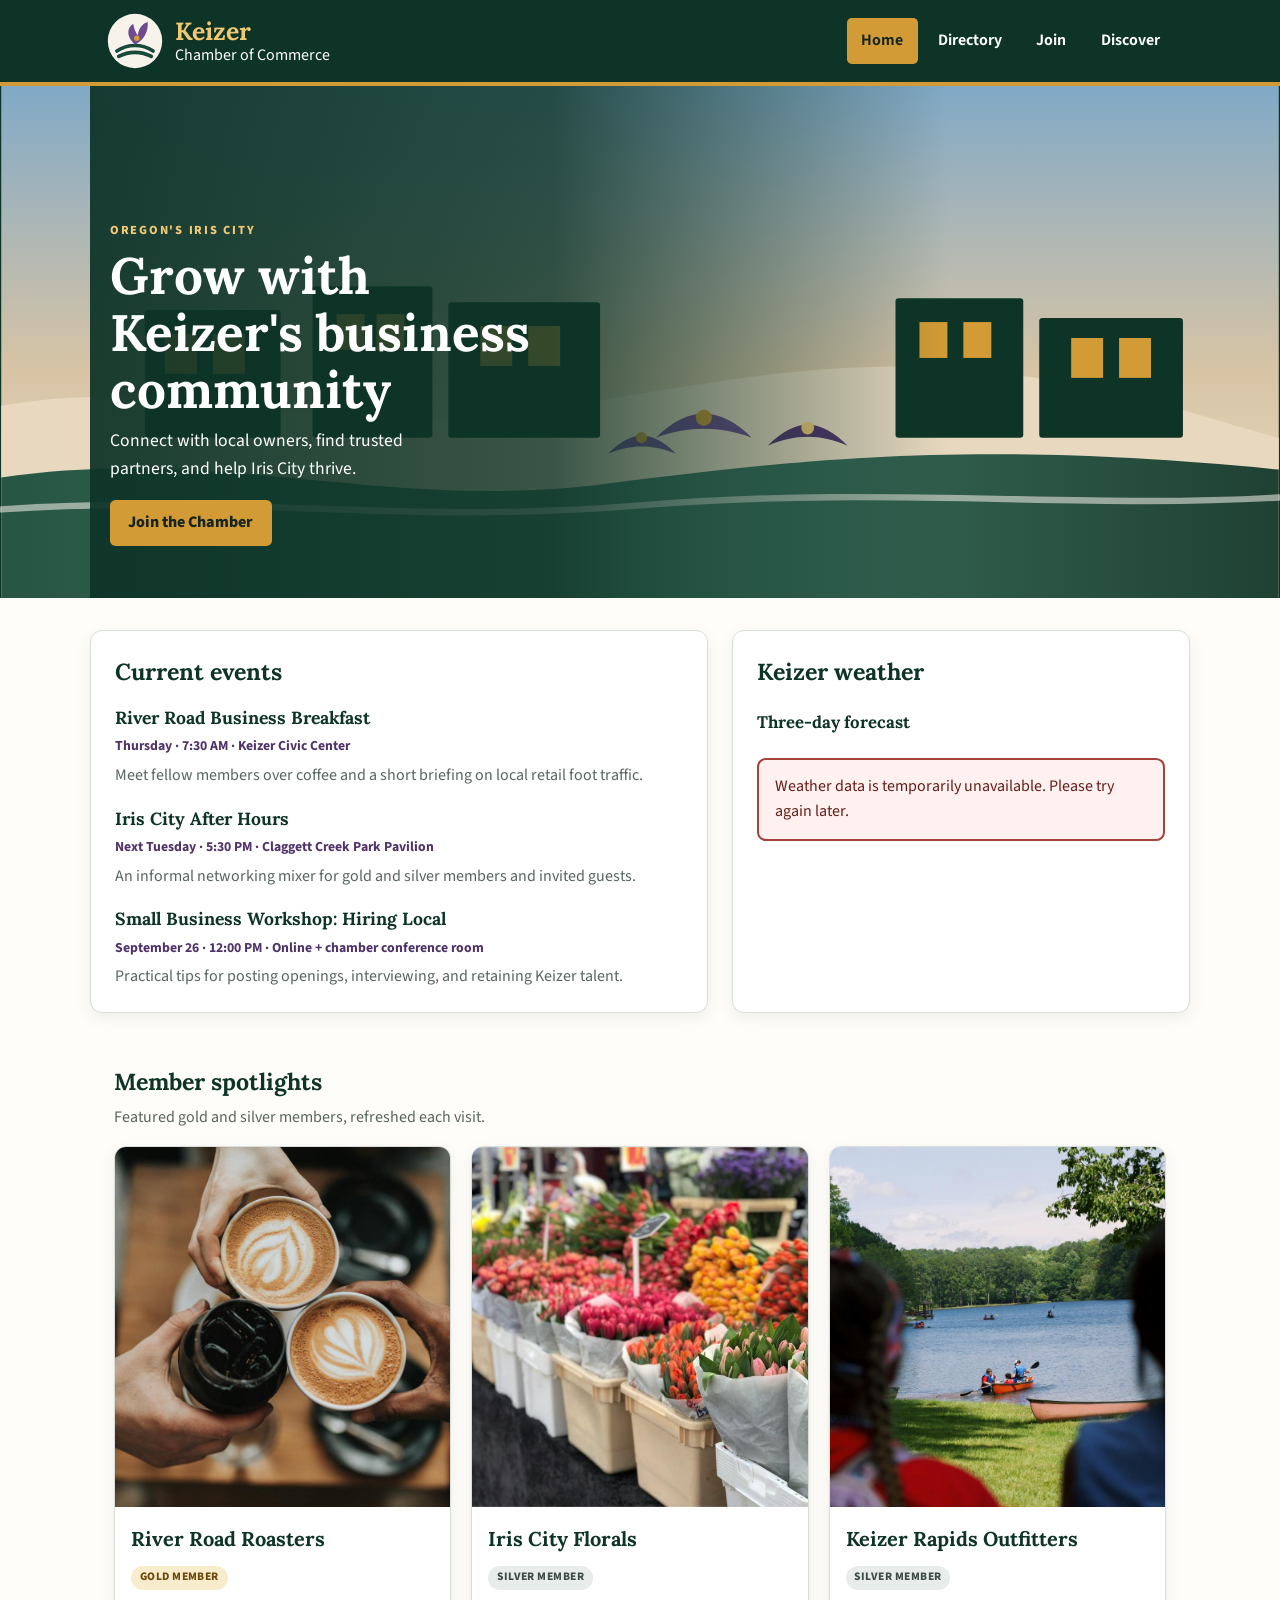
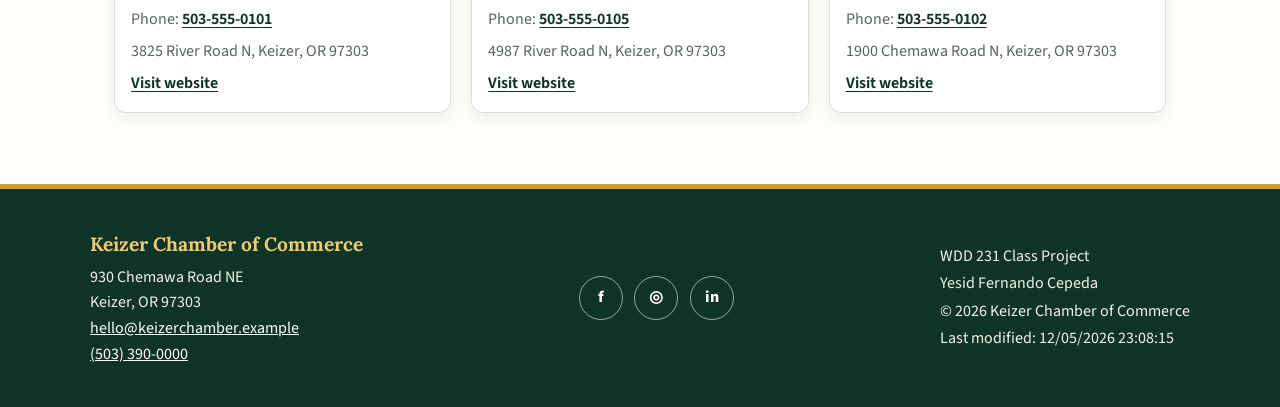
==== chamber/index.html @ 049928b8 "update chamber and add week3" ====
<!doctype html>
<html lang="en">
<head>
  <meta charset="utf-8">
  <meta name="viewport" content="width=device-width, initial-scale=1">
  <title>Home | Keizer Chamber of Commerce</title>
  <meta name="description" content="Welcome to the Keizer Chamber of Commerce. Discover local events, current weather, member spotlights, and ways to join Oregon's Iris City business community.">
  <meta name="author" content="Yesid Fernando Cepeda">
  <meta property="og:title" content="Keizer Chamber of Commerce">
  <meta property="og:description" content="Grow your business in Keizer, Oregon with events, networking, and trusted local member spotlights.">
  <meta property="og:image" content="https://fer8614.github.io/wdd231/chamber/images/keizer-directory-og.png">
  <meta property="og:url" content="https://fer8614.github.io/wdd231/chamber/index.html">
  <meta property="og:type" content="website">
  <link rel="icon" href="images/favicon.svg" type="image/svg+xml">
  <link rel="preconnect" href="https://fonts.googleapis.com">
  <link rel="preconnect" href="https://fonts.gstatic.com" crossorigin>
  <link rel="stylesheet" href="https://fonts.googleapis.com/css2?family=Lora:wght@600;700&amp;family=Source+Sans+3:wght@400;600;700;800&amp;display=swap">
  <link rel="stylesheet" href="styles/normalize.css">
  <link rel="stylesheet" href="styles/small.css">
  <link rel="stylesheet" href="styles/larger.css">
  <script src="scripts/site.js" defer></script>
  <script src="scripts/home.js" defer></script>
</head>
<body>
  <a class="skip-link" href="#main-content">Skip to main content</a>
  <header class="site-header">
    <div class="header-inner">
      <a class="brand" href="index.html" aria-label="Keizer Chamber of Commerce home">
        <img src="images/keizer-chamber-logo.svg" alt="" width="58" height="58">
        <span><strong>Keizer</strong> Chamber of Commerce</span>
      </a>
      <button class="menu-button" id="menu-button" type="button" aria-label="Open navigation menu" aria-controls="primary-navigation" aria-expanded="false">
        <span aria-hidden="true"></span><span aria-hidden="true"></span><span aria-hidden="true"></span>
      </button>
      <nav id="primary-navigation" class="primary-navigation" aria-label="Primary navigation">
        <ul>
          <li><a href="index.html" aria-current="page">Home</a></li>
          <li><a href="directory.html">Directory</a></li>
          <li><a href="join.html" title="Join page coming in a future assignment">Join</a></li>
          <li><a href="#" aria-disabled="true" title="Discover page coming in a future assignment">Discover</a></li>
        </ul>
      </nav>
    </div>
  </header>

  <main id="main-content">
    <section class="hero" aria-labelledby="hero-title">
      <img
        class="hero-image"
        src="images/keizer-home-hero.svg"
        alt="Keizer riverfront businesses under soft evening light with iris blooms along the walkway"
        width="1600"
        height="700"
        fetchpriority="high"
      >
      <div class="hero-content">
        <p class="eyebrow">Oregon's Iris City</p>
        <h1 id="hero-title">Grow with Keizer's business community</h1>
        <p>Connect with local owners, find trusted partners, and help Iris City thrive.</p>
        <a class="hero-cta" href="join.html">Join the Chamber</a>
      </div>
    </section>

    <div class="home-panels">
      <section class="home-section events-section" aria-labelledby="events-heading">
        <h2 id="events-heading">Current events</h2>
        <ul class="event-list">
          <li>
            <h3>River Road Business Breakfast</h3>
            <p class="event-meta">Thursday · 7:30 AM · Keizer Civic Center</p>
            <p>Meet fellow members over coffee and a short briefing on local retail foot traffic.</p>
          </li>
          <li>
            <h3>Iris City After Hours</h3>
            <p class="event-meta">Next Tuesday · 5:30 PM · Claggett Creek Park Pavilion</p>
            <p>An informal networking mixer for gold and silver members and invited guests.</p>
          </li>
          <li>
            <h3>Small Business Workshop: Hiring Local</h3>
            <p class="event-meta">September 26 · 12:00 PM · Online + chamber conference room</p>
            <p>Practical tips for posting openings, interviewing, and retaining Keizer talent.</p>
          </li>
        </ul>
      </section>

      <section class="home-section weather-section" aria-labelledby="weather-heading">
        <h2 id="weather-heading">Keizer weather</h2>
        <div id="weather-current" class="weather-current" aria-live="polite">
          <p>Loading current conditions…</p>
        </div>
        <h3 class="forecast-title">Three-day forecast</h3>
        <ul id="weather-forecast" class="weather-forecast" aria-live="polite"></ul>
        <p id="weather-error" class="home-error" hidden>Weather data is temporarily unavailable. Please try again later.</p>
      </section>
    </div>

    <section class="home-section spotlights-section" aria-labelledby="spotlights-heading">
      <div class="section-intro">
        <h2 id="spotlights-heading">Member spotlights</h2>
        <p>Featured gold and silver members, refreshed each visit.</p>
      </div>
      <div id="spotlights" class="spotlight-grid" aria-live="polite" aria-busy="true"></div>
      <p id="spotlights-error" class="home-error" hidden>Spotlight members could not be loaded right now.</p>
    </section>
  </main>

  <footer class="site-footer">
    <div class="footer-inner">
      <section aria-labelledby="contact-heading">
        <h2 id="contact-heading">Keizer Chamber of Commerce</h2>
        <address>
          930 Chemawa Road NE<br>
          Keizer, OR 97303<br>
          <a href="mailto:hello@keizerchamber.example">hello@keizerchamber.example</a><br>
          <a href="tel:+15033900000">(503) 390-0000</a>
        </address>
      </section>
      <nav class="social-links" aria-label="Social media">
        <a href="https://www.facebook.com/" target="_blank" rel="noopener noreferrer" aria-label="Keizer Chamber on Facebook">f</a>
        <a href="https://www.instagram.com/" target="_blank" rel="noopener noreferrer" aria-label="Keizer Chamber on Instagram">◎</a>
        <a href="https://www.linkedin.com/" target="_blank" rel="noopener noreferrer" aria-label="Keizer Chamber on LinkedIn">in</a>
      </nav>
      <div class="project-info">
        <p>WDD 231 Class Project</p>
        <p>Yesid Fernando Cepeda</p>
        <p>&copy; <span id="current-year"></span> Keizer Chamber of Commerce</p>
        <p id="last-modified"></p>
      </div>
    </div>
  </footer>
</body>
</html>
---- chamber/styles/small.css ----
:root {
  color-scheme: light;
  font-family: "Source Sans 3", Arial, sans-serif;
}

* {
  box-sizing: border-box;
}

html {
  min-width: 320px;
  scroll-behavior: smooth;
}

body {
  min-width: 320px;
  background: #fffdf9;
  color: #1d2925;
  line-height: 1.6;
}

img {
  display: block;
  max-width: 100%;
}
a {
  color: #0e3428;
}
a:hover {
  color: #503369;
}
button {
  cursor: pointer;
}

h1,
h2,
h3 {
  font-family: "Lora", Georgia, serif;
}

:focus-visible {
  outline: 3px solid #d39b35;
  outline-offset: 3px;
}

.skip-link {
  position: fixed;
  top: 0.5rem;
  left: 0.5rem;
  z-index: 100;
  padding: 0.65rem 1rem;
  background: #fffdf9;
  color: #0e3428;
  font-weight: 700;
  transform: translateY(-150%);
}

.skip-link:focus {
  transform: translateY(0);
}

.site-header {
  position: relative;
  z-index: 10;
  border-bottom: 4px solid #d39b35;
  background: #0e3428;
  color: #ffffff;
}

.header-inner {
  max-width: 1100px;
  margin-inline: auto;
  padding: 0.75rem 1rem;
}

.brand {
  display: inline-flex;
  max-width: calc(100% - 4rem);
  align-items: center;
  gap: 0.7rem;
  color: #ffffff;
  font-size: 0.95rem;
  line-height: 1.2;
  text-decoration: none;
}

.brand:hover {
  color: #ffffff;
}
.brand img {
  width: 48px;
  height: 48px;
  flex: 0 0 auto;
}
.brand span {
  display: grid;
}
.brand strong {
  color: #f0c972;
  font-family: "Lora", Georgia, serif;
  font-size: 1.35rem;
}

.menu-button {
  position: absolute;
  top: 1rem;
  right: 1rem;
  width: 44px;
  height: 44px;
  border: 1px solid #ffffff80;
  border-radius: 0.35rem;
  background: #00000000;
}

.menu-button span {
  display: block;
  width: 23px;
  height: 2px;
  margin: 5px auto;
  background: #ffffff;
  transition:
    transform 0.2s ease,
    opacity 0.2s ease;
}

.menu-button[aria-expanded="true"] span:first-child {
  transform: translateY(7px) rotate(45deg);
}
.menu-button[aria-expanded="true"] span:nth-child(2) {
  opacity: 0;
}
.menu-button[aria-expanded="true"] span:last-child {
  transform: translateY(-7px) rotate(-45deg);
}

.primary-navigation {
  display: none;
  padding-top: 0.75rem;
}
.primary-navigation.open {
  display: block;
}
.primary-navigation ul {
  display: grid;
  gap: 0.25rem;
  margin: 0;
  padding: 0;
  list-style: none;
}
.primary-navigation a {
  display: block;
  padding: 0.65rem 0.75rem;
  border-radius: 0.3rem;
  color: #ffffff;
  font-weight: 650;
  text-decoration: none;
}
.primary-navigation a:hover {
  background: #ffffff1f;
  color: #ffffff;
}
.primary-navigation a[aria-current="page"] {
  background: #d39b35;
  color: #17251f;
}

main {
  min-height: 60vh;
}

.page-intro {
  padding: 3rem 1rem 3.3rem;
  background: linear-gradient(120deg, #0e3428f5, #503369e6), #0e3428;
  color: #ffffff;
  text-align: center;
}

.page-intro .eyebrow {
  margin: 0 0 0.4rem;
  color: #f0c972;
  font-size: 0.82rem;
  font-weight: 800;
  letter-spacing: 0.14em;
  text-transform: uppercase;
}

.page-intro h1 {
  max-width: 800px;
  margin: 0 auto 0.5rem;
  font-family: "Lora", Georgia, serif;
  font-size: clamp(2rem, 9vw, 3.7rem);
  line-height: 1.1;
}
.page-intro p:last-child {
  margin: 0;
  font-size: 1.05rem;
}

.directory-section {
  width: min(100% - 2rem, 1100px);
  margin: -1.25rem auto 0;
  padding: 1.25rem 0 3.5rem;
}

.directory-toolbar {
  display: grid;
  gap: 1rem;
  padding: 1.15rem;
  border: 1px solid #d8ded9;
  border-radius: 0.75rem;
  background: #ffffff;
  box-shadow: 0 12px 30px #18372c1c;
}

.directory-toolbar h2 {
  margin: 0;
  color: #0e3428;
  font-family: "Lora", Georgia, serif;
}
.directory-toolbar p {
  margin: 0.15rem 0 0;
  color: #58645f;
}

.view-toggle {
  display: flex;
  width: 100%;
  gap: 0.5rem;
}
.view-button {
  flex: 1;
  min-height: 44px;
  padding: 0.55rem 0.8rem;
  border: 2px solid #174a3a;
  border-radius: 0.4rem;
  background: #ffffff;
  color: #0e3428;
  font-weight: 750;
}
.view-button:hover {
  background: #eef5f1;
}
.view-button[aria-pressed="true"] {
  background: #174a3a;
  color: #ffffff;
}
.grid-icon {
  font-size: 1.25rem;
  line-height: 0;
}

.member-directory {
  display: grid;
  gap: 1rem;
  margin-top: 1.25rem;
}

.member-card {
  overflow: hidden;
  border: 1px solid #d8ded9;
  border-radius: 0.75rem;
  background: #ffffff;
  box-shadow: 0 5px 16px #18372c14;
}

.member-image-wrap {
  aspect-ratio: 16 / 9;
  overflow: hidden;
  background: #f7f3ea;
}
.member-image {
  width: 100%;
  height: 100%;
  object-fit: cover;
}
.member-content {
  padding: 1rem;
}
.member-category {
  margin: 0 0 0.15rem;
  color: #503369;
  font-size: 0.78rem;
  font-weight: 800;
  letter-spacing: 0.08em;
  text-transform: uppercase;
}
.member-card h3 {
  margin: 0;
  color: #0e3428;
  font-family: "Lora", Georgia, serif;
  font-size: 1.3rem;
  line-height: 1.25;
}
.membership-badge {
  display: inline-block;
  margin: 0.65rem 0;
  padding: 0.18rem 0.55rem;
  border-radius: 999px;
  background: #eee8f4;
  color: #503369;
  font-size: 0.72rem;
  font-weight: 800;
  letter-spacing: 0.04em;
  text-transform: uppercase;
}
.membership-badge.gold {
  background: #f9eccd;
  color: #6c4a0b;
}
.membership-badge.silver {
  background: #e8ecea;
  color: #3e4d47;
}
.member-details {
  margin: 0;
  padding: 0;
  list-style: none;
}
.member-details li {
  margin-top: 0.3rem;
  overflow-wrap: anywhere;
}
.member-details strong {
  color: #58645f;
  font-size: 0.75rem;
  letter-spacing: 0.04em;
  text-transform: uppercase;
}
.member-details a {
  font-weight: 650;
  text-underline-offset: 3px;
}

.member-directory.list-view {
  display: block;
}
.member-directory.list-view .member-card {
  margin-bottom: 0.75rem;
  border-radius: 0.45rem;
  box-shadow: none;
}
.member-directory.list-view .member-image-wrap {
  display: none;
}
.member-directory.list-view .member-content {
  padding: 0.9rem 1rem;
}

.directory-error {
  margin-top: 1.25rem;
  padding: 1.25rem;
  border: 2px solid #a5423a;
  border-radius: 0.65rem;
  background: #fff1ef;
  color: #651e19;
}
.directory-error h2 {
  margin-top: 0;
  font-size: 1.25rem;
}
.directory-error p {
  margin-bottom: 0;
}

.site-footer {
  border-top: 5px solid #d39b35;
  background: #0e3428;
  color: #f4f2ea;
}
.footer-inner {
  display: grid;
  gap: 1.75rem;
  width: min(100% - 2rem, 1100px);
  margin-inline: auto;
  padding: 2.5rem 0;
}
.site-footer h2 {
  margin: 0 0 0.35rem;
  color: #f0c972;
  font-family: "Lora", Georgia, serif;
  font-size: 1.2rem;
}
.site-footer address {
  font-style: normal;
}
.site-footer a {
  color: #ffffff;
}
.social-links {
  display: flex;
  align-items: center;
  gap: 0.7rem;
}
.social-links a {
  display: grid;
  width: 44px;
  height: 44px;
  place-items: center;
  border: 1px solid #ffffff8c;
  border-radius: 50%;
  color: #ffffff;
  font-weight: 800;
  text-decoration: none;
}
.social-links a:hover {
  background: #ffffff;
  color: #0e3428;
}
.project-info p {
  margin: 0.1rem 0;
}

/* Home page */
.hero {
  position: relative;
  overflow: hidden;
  background: #0e3428;
}

.hero-image {
  width: 100%;
  height: clamp(18rem, 62vw, 28rem);
  object-fit: cover;
}

.hero-content {
  position: absolute;
  inset: auto 0 0;
  padding: 1.5rem 1rem 1.75rem;
  background: linear-gradient(180deg, #00000000, #0e3428f2 42%, #0e3428);
  color: #ffffff;
}

.hero-content .eyebrow {
  margin: 0 0 0.35rem;
  color: #f0c972;
  font-size: 0.78rem;
  font-weight: 800;
  letter-spacing: 0.14em;
  text-transform: uppercase;
}

.hero-content h1 {
  max-width: 18ch;
  margin: 0 0 0.55rem;
  font-family: "Lora", Georgia, serif;
  font-size: clamp(1.7rem, 7vw, 2.6rem);
  line-height: 1.12;
}

.hero-content p {
  max-width: 38ch;
  margin: 0 0 1rem;
}

.hero-cta {
  display: inline-flex;
  min-height: 44px;
  align-items: center;
  padding: 0.65rem 1.15rem;
  border-radius: 0.35rem;
  background: #d39b35;
  color: #17251f;
  font-weight: 800;
  text-decoration: none;
}

.hero-cta:hover {
  background: #f0c972;
  color: #17251f;
}

.home-panels {
  display: grid;
  gap: 1.25rem;
  width: min(100% - 2rem, 1100px);
  margin: 1.5rem auto 0;
}

.home-section {
  padding: 1.25rem;
  border: 1px solid #d8ded9;
  border-radius: 0.75rem;
  background: #ffffff;
  box-shadow: 0 5px 16px #18372c14;
}

.home-section h2 {
  margin: 0 0 0.85rem;
  color: #0e3428;
  font-family: "Lora", Georgia, serif;
  font-size: 1.45rem;
}

.event-list {
  display: grid;
  gap: 1rem;
  margin: 0;
  padding: 0;
  list-style: none;
}

.event-list h3 {
  margin: 0 0 0.2rem;
  color: #0e3428;
  font-family: "Lora", Georgia, serif;
  font-size: 1.1rem;
}

.event-meta {
  margin: 0 0 0.35rem;
  color: #503369;
  font-size: 0.86rem;
  font-weight: 700;
}

.event-list p:last-child {
  margin: 0;
  color: #58645f;
}

.weather-now {
  display: flex;
  align-items: center;
  gap: 0.75rem;
}

.weather-temp {
  margin: 0;
  color: #0e3428;
  font-size: 2rem;
  font-weight: 800;
  line-height: 1;
}

.weather-desc {
  margin: 0.25rem 0 0;
  color: #58645f;
  text-transform: capitalize;
}

.forecast-title {
  margin: 1.15rem 0 0.55rem;
  color: #0e3428;
  font-family: "Lora", Georgia, serif;
  font-size: 1.05rem;
}

.weather-forecast {
  display: grid;
  gap: 0.55rem;
  margin: 0;
  padding: 0;
  list-style: none;
}

.weather-forecast li {
  display: grid;
  grid-template-columns: 1.4fr auto;
  gap: 0.15rem 0.75rem;
  padding: 0.65rem 0.75rem;
  border: 1px solid #e4e9e5;
  border-radius: 0.45rem;
  background: #f8faf8;
}

.forecast-day {
  grid-column: 1;
  color: #0e3428;
  font-weight: 750;
}

.forecast-temp {
  grid-column: 2;
  grid-row: 1 / span 2;
  align-self: center;
  color: #174a3a;
  font-size: 1.15rem;
  font-weight: 800;
}

.forecast-desc {
  grid-column: 1;
  color: #58645f;
  font-size: 0.9rem;
  text-transform: capitalize;
}

.spotlights-section {
  width: min(100% - 2rem, 1100px);
  margin: 1.25rem auto 3rem;
  padding: 0;
  border: 0;
  background: transparent;
  box-shadow: none;
}

.section-intro {
  margin-bottom: 1rem;
}

.section-intro h2 {
  margin-bottom: 0.25rem;
}

.section-intro p {
  margin: 0;
  color: #58645f;
}

.spotlight-grid {
  display: grid;
  gap: 1rem;
}

.spotlight-card {
  overflow: hidden;
  border: 1px solid #d8ded9;
  border-radius: 0.75rem;
  background: #ffffff;
  box-shadow: 0 5px 16px #18372c14;
}

.spotlight-card img {
  width: 100%;
  aspect-ratio: 16 / 9;
  object-fit: cover;
  background: #f7f3ea;
}

.spotlight-content {
  padding: 1rem;
}

.spotlight-content h3 {
  margin: 0;
  color: #0e3428;
  font-family: "Lora", Georgia, serif;
  font-size: 1.25rem;
}

.spotlight-content p {
  margin: 0.4rem 0 0;
  color: #58645f;
  overflow-wrap: anywhere;
}

.spotlight-content a {
  font-weight: 650;
  text-underline-offset: 3px;
}

.home-error {
  margin: 0.85rem 0 0;
  padding: 0.85rem 1rem;
  border: 2px solid #a5423a;
  border-radius: 0.55rem;
  background: #fff1ef;
  color: #651e19;
}
---- chamber/styles/larger.css ----
@media (min-width: 48rem) {
  .header-inner {
    display: flex;
    min-height: 82px;
    align-items: center;
    justify-content: space-between;
  }
  .brand {
    font-size: 1rem;
  }
  .brand img {
    width: 58px;
    height: 58px;
  }
  .brand strong {
    font-size: 1.55rem;
  }
  .menu-button {
    display: none;
  }
  .primary-navigation {
    display: block;
    padding: 0;
  }
  .primary-navigation ul {
    display: flex;
    gap: 0.35rem;
  }
  .primary-navigation a {
    padding: 0.65rem 0.9rem;
  }

  .page-intro {
    padding-block: 4.5rem 4.8rem;
  }
  .page-intro p:last-child {
    font-size: 1.2rem;
  }
  .directory-section {
    margin-top: -1.75rem;
  }
  .directory-toolbar {
    grid-template-columns: 1fr auto;
    align-items: center;
    padding: 1.25rem 1.5rem;
  }
  .view-toggle {
    width: auto;
  }
  .view-button {
    min-width: 100px;
  }
  .member-directory.grid-view {
    grid-template-columns: repeat(2, minmax(0, 1fr));
    gap: 1.25rem;
  }

  .member-directory.list-view .member-card:nth-child(even) {
    background: #f3f6f4;
  }
  .member-directory.list-view .member-content {
    display: grid;
    grid-template-columns: minmax(180px, 1.2fr) auto 2fr;
    align-items: center;
    gap: 1rem;
  }
  .member-directory.list-view .member-category {
    grid-column: 1;
  }
  .member-directory.list-view h3 {
    grid-column: 1;
  }
  .member-directory.list-view .membership-badge {
    grid-column: 2;
    grid-row: 1 / span 2;
    margin: 0;
  }
  .member-directory.list-view .member-details {
    grid-column: 3;
    grid-row: 1 / span 2;
    display: grid;
    grid-template-columns: repeat(2, minmax(0, 1fr));
    gap: 0.15rem 1rem;
  }

  .footer-inner {
    grid-template-columns: 1.4fr auto 1.3fr;
    align-items: center;
  }
  .project-info {
    justify-self: end;
  }

  .hero-image {
    height: clamp(24rem, 42vw, 32rem);
  }
  .hero-content {
    inset: 0;
    display: grid;
    align-content: end;
    justify-items: start;
    max-width: 1100px;
    margin-inline: auto;
    padding: 3rem 1.25rem 3.25rem;
    background: linear-gradient(90deg, #0e3428f0 0%, #0e3428cc 42%, #0e342800 78%);
  }
  .hero-content h1 {
    max-width: 14ch;
    font-size: clamp(2.3rem, 4vw, 3.4rem);
  }
  .hero-content p {
    max-width: 34ch;
    font-size: 1.1rem;
  }

  .home-panels {
    grid-template-columns: 1.35fr 1fr;
    gap: 1.5rem;
    margin-top: 2rem;
  }

  .home-section {
    padding: 1.4rem 1.5rem;
  }

  .spotlights-section {
    margin-top: 1.75rem;
  }

  .spotlight-grid {
    grid-template-columns: repeat(3, minmax(0, 1fr));
    gap: 1.25rem;
  }
}

@media (min-width: 68rem) {
  .member-directory.grid-view {
    grid-template-columns: repeat(3, minmax(0, 1fr));
  }
  .member-card {
    transition:
      transform 0.2s ease,
      box-shadow 0.2s ease;
  }
  .member-directory.grid-view .member-card:hover {
    transform: translateY(-3px);
    box-shadow: 0 12px 30px #18372c1c;
  }
}

@media (prefers-reduced-motion: reduce) {
  html {
    scroll-behavior: auto;
  }
  .menu-button span,
  .member-card {
    transition-duration: 0.01ms;
  }
}
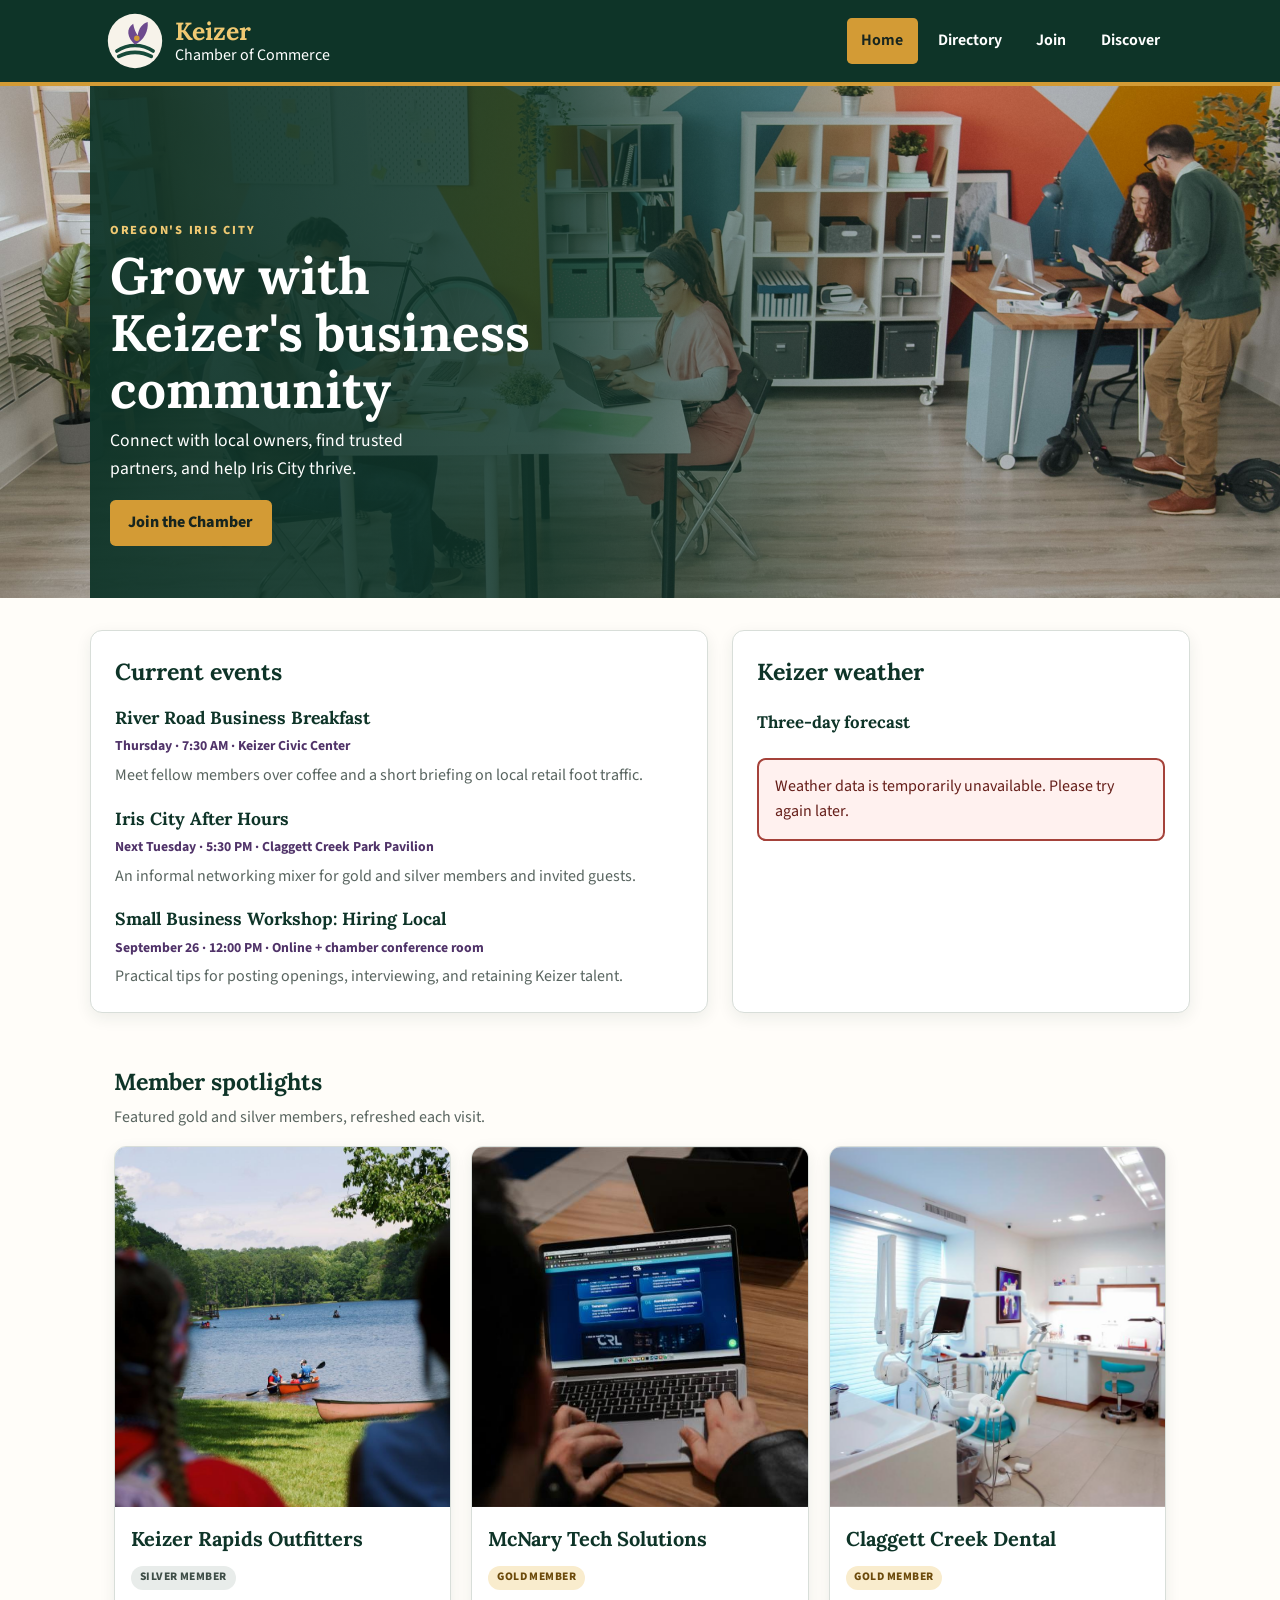
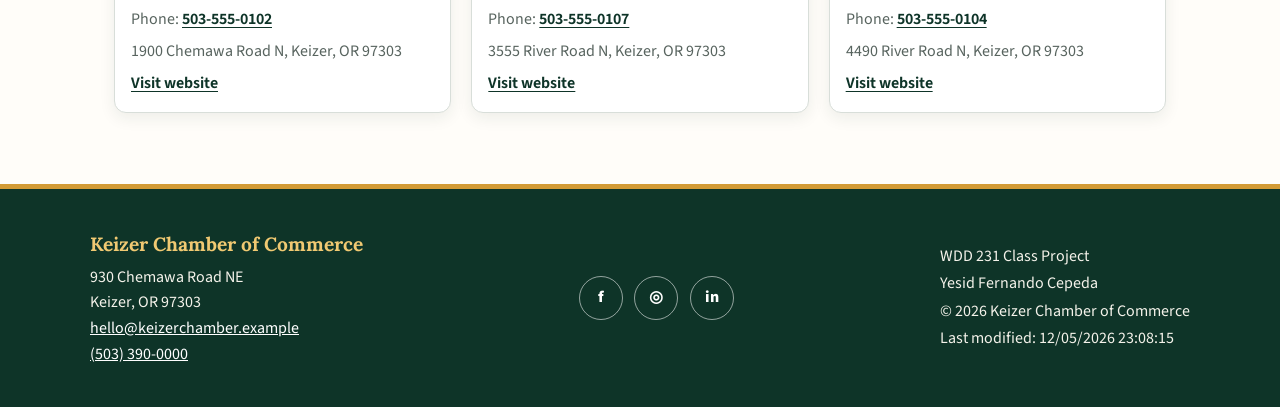
==== commit 2f8ea783: "update chamber page" ====
--- a/chamber/index.html
+++ b/chamber/index.html
@@ -1,26 +1,31 @@
 <!doctype html>
 <html lang="en">
+
 <head>
   <meta charset="utf-8">
   <meta name="viewport" content="width=device-width, initial-scale=1">
   <title>Home | Keizer Chamber of Commerce</title>
-  <meta name="description" content="Welcome to the Keizer Chamber of Commerce. Discover local events, current weather, member spotlights, and ways to join Oregon's Iris City business community.">
+  <meta name="description"
+    content="Welcome to the Keizer Chamber of Commerce. Discover local events, current weather, member spotlights, and ways to join Oregon's Iris City business community.">
   <meta name="author" content="Yesid Fernando Cepeda">
   <meta property="og:title" content="Keizer Chamber of Commerce">
-  <meta property="og:description" content="Grow your business in Keizer, Oregon with events, networking, and trusted local member spotlights.">
+  <meta property="og:description"
+    content="Grow your business in Keizer, Oregon with events, networking, and trusted local member spotlights.">
   <meta property="og:image" content="https://fer8614.github.io/wdd231/chamber/images/keizer-directory-og.png">
   <meta property="og:url" content="https://fer8614.github.io/wdd231/chamber/index.html">
   <meta property="og:type" content="website">
   <link rel="icon" href="images/favicon.svg" type="image/svg+xml">
   <link rel="preconnect" href="https://fonts.googleapis.com">
   <link rel="preconnect" href="https://fonts.gstatic.com" crossorigin>
-  <link rel="stylesheet" href="https://fonts.googleapis.com/css2?family=Lora:wght@600;700&amp;family=Source+Sans+3:wght@400;600;700;800&amp;display=swap">
+  <link rel="stylesheet"
+    href="https://fonts.googleapis.com/css2?family=Lora:wght@600;700&amp;family=Source+Sans+3:wght@400;600;700;800&amp;display=swap">
   <link rel="stylesheet" href="styles/normalize.css">
   <link rel="stylesheet" href="styles/small.css">
   <link rel="stylesheet" href="styles/larger.css">
   <script src="scripts/site.js" defer></script>
   <script src="scripts/home.js" defer></script>
 </head>
+
 <body>
   <a class="skip-link" href="#main-content">Skip to main content</a>
   <header class="site-header">
@@ -29,7 +34,8 @@
         <img src="images/keizer-chamber-logo.svg" alt="" width="58" height="58">
         <span><strong>Keizer</strong> Chamber of Commerce</span>
       </a>
-      <button class="menu-button" id="menu-button" type="button" aria-label="Open navigation menu" aria-controls="primary-navigation" aria-expanded="false">
+      <button class="menu-button" id="menu-button" type="button" aria-label="Open navigation menu"
+        aria-controls="primary-navigation" aria-expanded="false">
         <span aria-hidden="true"></span><span aria-hidden="true"></span><span aria-hidden="true"></span>
       </button>
       <nav id="primary-navigation" class="primary-navigation" aria-label="Primary navigation">
@@ -45,14 +51,9 @@
 
   <main id="main-content">
     <section class="hero" aria-labelledby="hero-title">
-      <img
-        class="hero-image"
-        src="images/keizer-home-hero.svg"
-        alt="Keizer riverfront businesses under soft evening light with iris blooms along the walkway"
-        width="1600"
-        height="700"
-        fetchpriority="high"
-      >
+      <img class="hero-image" src="images/keizer-home-hero.jpg"
+        alt="Keizer riverfront businesses under soft evening light with iris blooms along the walkway" width="1600"
+        height="700" fetchpriority="high">
       <div class="hero-content">
         <p class="eyebrow">Oregon's Iris City</p>
         <h1 id="hero-title">Grow with Keizer's business community</h1>
@@ -90,7 +91,8 @@
         </div>
         <h3 class="forecast-title">Three-day forecast</h3>
         <ul id="weather-forecast" class="weather-forecast" aria-live="polite"></ul>
-        <p id="weather-error" class="home-error" hidden>Weather data is temporarily unavailable. Please try again later.</p>
+        <p id="weather-error" class="home-error" hidden>Weather data is temporarily unavailable. Please try again later.
+        </p>
       </section>
     </div>
 
@@ -116,9 +118,12 @@
         </address>
       </section>
       <nav class="social-links" aria-label="Social media">
-        <a href="https://www.facebook.com/" target="_blank" rel="noopener noreferrer" aria-label="Keizer Chamber on Facebook">f</a>
-        <a href="https://www.instagram.com/" target="_blank" rel="noopener noreferrer" aria-label="Keizer Chamber on Instagram">◎</a>
-        <a href="https://www.linkedin.com/" target="_blank" rel="noopener noreferrer" aria-label="Keizer Chamber on LinkedIn">in</a>
+        <a href="https://www.facebook.com/" target="_blank" rel="noopener noreferrer"
+          aria-label="Keizer Chamber on Facebook">f</a>
+        <a href="https://www.instagram.com/" target="_blank" rel="noopener noreferrer"
+          aria-label="Keizer Chamber on Instagram">◎</a>
+        <a href="https://www.linkedin.com/" target="_blank" rel="noopener noreferrer"
+          aria-label="Keizer Chamber on LinkedIn">in</a>
       </nav>
       <div class="project-info">
         <p>WDD 231 Class Project</p>
@@ -129,4 +134,5 @@
     </div>
   </footer>
 </body>
-</html>
+
+</html>
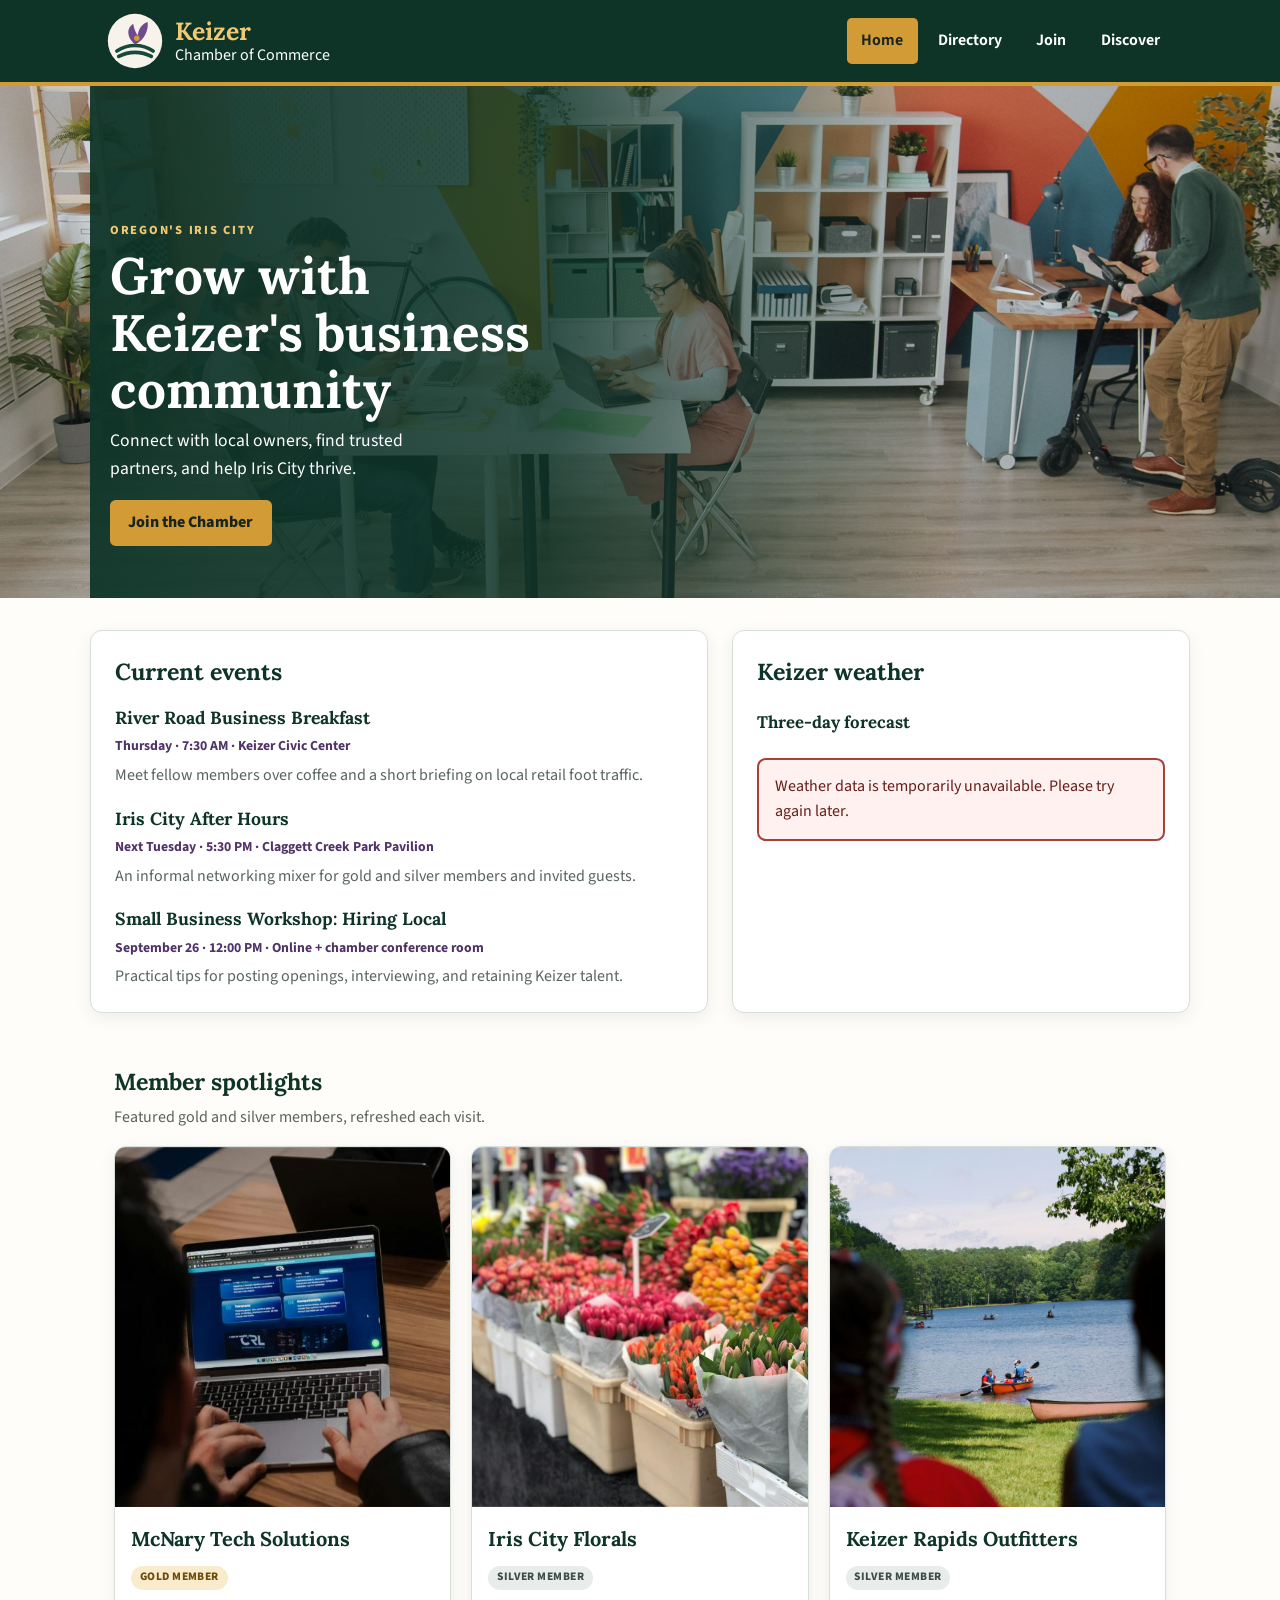
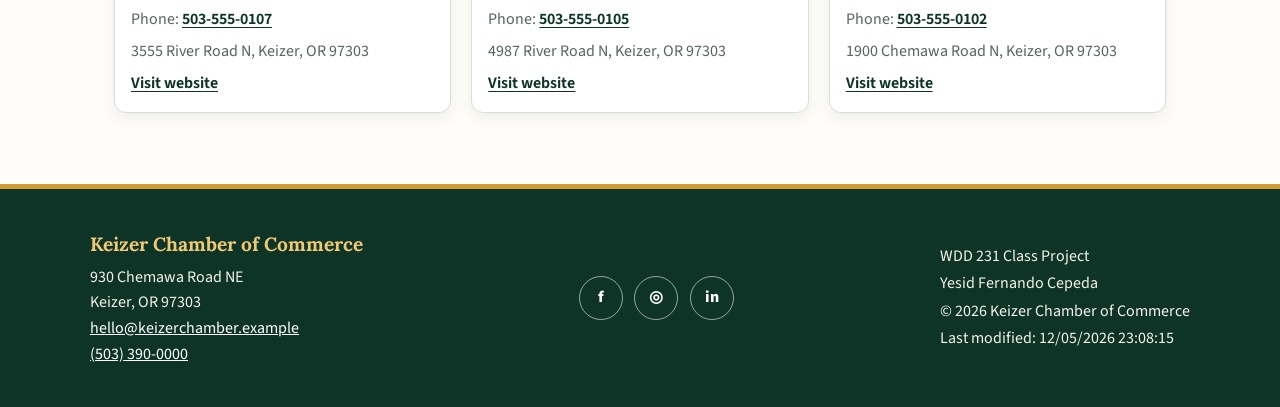
==== commit f46cfa1b: "update directory and home styles" ====
--- a/chamber/index.html
+++ b/chamber/index.html
@@ -20,8 +20,8 @@
   <link rel="stylesheet"
     href="https://fonts.googleapis.com/css2?family=Lora:wght@600;700&amp;family=Source+Sans+3:wght@400;600;700;800&amp;display=swap">
   <link rel="stylesheet" href="styles/normalize.css">
-  <link rel="stylesheet" href="styles/small.css">
-  <link rel="stylesheet" href="styles/larger.css">
+  <link rel="stylesheet" href="styles/shared.css">
+  <link rel="stylesheet" href="styles/home.css">
   <script src="scripts/site.js" defer></script>
   <script src="scripts/home.js" defer></script>
 </head>
--- a/chamber/styles/shared.css
+++ b/chamber/styles/shared.css
@@ -0,0 +1,289 @@
+:root {
+  color-scheme: light;
+  font-family: "Source Sans 3", Arial, sans-serif;
+}
+
+* {
+  box-sizing: border-box;
+}
+
+html {
+  min-width: 320px;
+  scroll-behavior: smooth;
+}
+
+body {
+  min-width: 320px;
+  background: #fffdf9;
+  color: #1d2925;
+  line-height: 1.6;
+}
+
+img {
+  display: block;
+  max-width: 100%;
+}
+a {
+  color: #0e3428;
+}
+a:hover {
+  color: #503369;
+}
+button {
+  cursor: pointer;
+}
+
+h1,
+h2,
+h3 {
+  font-family: "Lora", Georgia, serif;
+}
+
+:focus-visible {
+  outline: 3px solid #d39b35;
+  outline-offset: 3px;
+}
+
+.skip-link {
+  position: fixed;
+  top: 0.5rem;
+  left: 0.5rem;
+  z-index: 100;
+  padding: 0.65rem 1rem;
+  background: #fffdf9;
+  color: #0e3428;
+  font-weight: 700;
+  transform: translateY(-150%);
+}
+
+.skip-link:focus {
+  transform: translateY(0);
+}
+
+.site-header {
+  position: relative;
+  z-index: 10;
+  border-bottom: 4px solid #d39b35;
+  background: #0e3428;
+  color: #ffffff;
+}
+
+.header-inner {
+  max-width: 1100px;
+  margin-inline: auto;
+  padding: 0.75rem 1rem;
+}
+
+.brand {
+  display: inline-flex;
+  max-width: calc(100% - 4rem);
+  align-items: center;
+  gap: 0.7rem;
+  color: #ffffff;
+  font-size: 0.95rem;
+  line-height: 1.2;
+  text-decoration: none;
+}
+
+.brand:hover {
+  color: #ffffff;
+}
+.brand img {
+  width: 48px;
+  height: 48px;
+  flex: 0 0 auto;
+}
+.brand span {
+  display: grid;
+}
+.brand strong {
+  color: #f0c972;
+  font-family: "Lora", Georgia, serif;
+  font-size: 1.35rem;
+}
+
+.menu-button {
+  position: absolute;
+  top: 1rem;
+  right: 1rem;
+  width: 44px;
+  height: 44px;
+  border: 1px solid #ffffff80;
+  border-radius: 0.35rem;
+  background: #00000000;
+}
+
+.menu-button span {
+  display: block;
+  width: 23px;
+  height: 2px;
+  margin: 5px auto;
+  background: #ffffff;
+  transition:
+    transform 0.2s ease,
+    opacity 0.2s ease;
+}
+
+.menu-button[aria-expanded="true"] span:first-child {
+  transform: translateY(7px) rotate(45deg);
+}
+.menu-button[aria-expanded="true"] span:nth-child(2) {
+  opacity: 0;
+}
+.menu-button[aria-expanded="true"] span:last-child {
+  transform: translateY(-7px) rotate(-45deg);
+}
+
+.primary-navigation {
+  display: none;
+  padding-top: 0.75rem;
+}
+.primary-navigation.open {
+  display: block;
+}
+.primary-navigation ul {
+  display: grid;
+  gap: 0.25rem;
+  margin: 0;
+  padding: 0;
+  list-style: none;
+}
+.primary-navigation a {
+  display: block;
+  padding: 0.65rem 0.75rem;
+  border-radius: 0.3rem;
+  color: #ffffff;
+  font-weight: 650;
+  text-decoration: none;
+}
+.primary-navigation a:hover {
+  background: #ffffff1f;
+  color: #ffffff;
+}
+.primary-navigation a[aria-current="page"] {
+  background: #d39b35;
+  color: #17251f;
+}
+
+main {
+  min-height: 60vh;
+}
+
+.membership-badge {
+  display: inline-block;
+  margin: 0.65rem 0;
+  padding: 0.18rem 0.55rem;
+  border-radius: 999px;
+  background: #eee8f4;
+  color: #503369;
+  font-size: 0.72rem;
+  font-weight: 800;
+  letter-spacing: 0.04em;
+  text-transform: uppercase;
+}
+.membership-badge.gold {
+  background: #f9eccd;
+  color: #6c4a0b;
+}
+.membership-badge.silver {
+  background: #e8ecea;
+  color: #3e4d47;
+}
+
+.site-footer {
+  border-top: 5px solid #d39b35;
+  background: #0e3428;
+  color: #f4f2ea;
+}
+.footer-inner {
+  display: grid;
+  gap: 1.75rem;
+  width: min(100% - 2rem, 1100px);
+  margin-inline: auto;
+  padding: 2.5rem 0;
+}
+.site-footer h2 {
+  margin: 0 0 0.35rem;
+  color: #f0c972;
+  font-family: "Lora", Georgia, serif;
+  font-size: 1.2rem;
+}
+.site-footer address {
+  font-style: normal;
+}
+.site-footer a {
+  color: #ffffff;
+}
+.social-links {
+  display: flex;
+  align-items: center;
+  gap: 0.7rem;
+}
+.social-links a {
+  display: grid;
+  width: 44px;
+  height: 44px;
+  place-items: center;
+  border: 1px solid #ffffff8c;
+  border-radius: 50%;
+  color: #ffffff;
+  font-weight: 800;
+  text-decoration: none;
+}
+.social-links a:hover {
+  background: #ffffff;
+  color: #0e3428;
+}
+.project-info p {
+  margin: 0.1rem 0;
+}
+
+@media (min-width: 48rem) {
+  .header-inner {
+    display: flex;
+    min-height: 82px;
+    align-items: center;
+    justify-content: space-between;
+  }
+  .brand {
+    font-size: 1rem;
+  }
+  .brand img {
+    width: 58px;
+    height: 58px;
+  }
+  .brand strong {
+    font-size: 1.55rem;
+  }
+  .menu-button {
+    display: none;
+  }
+  .primary-navigation {
+    display: block;
+    padding: 0;
+  }
+  .primary-navigation ul {
+    display: flex;
+    gap: 0.35rem;
+  }
+  .primary-navigation a {
+    padding: 0.65rem 0.9rem;
+  }
+
+  .footer-inner {
+    grid-template-columns: 1.4fr auto 1.3fr;
+    align-items: center;
+  }
+  .project-info {
+    justify-self: end;
+  }
+}
+
+@media (prefers-reduced-motion: reduce) {
+  html {
+    scroll-behavior: auto;
+  }
+  .menu-button span {
+    transition-duration: 0.01ms;
+  }
+}
--- a/chamber/styles/home.css
+++ b/chamber/styles/home.css
@@ -0,0 +1,295 @@
+.hero {
+  position: relative;
+  overflow: hidden;
+  background: #0e3428;
+}
+
+.hero-image {
+  width: 100%;
+  height: clamp(18rem, 62vw, 28rem);
+  object-fit: cover;
+}
+
+.hero-content {
+  position: absolute;
+  inset: auto 0 0;
+  padding: 1.5rem 1rem 1.75rem;
+  background: linear-gradient(180deg, #00000000, #0e3428f2 42%, #0e3428);
+  color: #ffffff;
+}
+
+.hero-content .eyebrow {
+  margin: 0 0 0.35rem;
+  color: #f0c972;
+  font-size: 0.78rem;
+  font-weight: 800;
+  letter-spacing: 0.14em;
+  text-transform: uppercase;
+}
+
+.hero-content h1 {
+  max-width: 18ch;
+  margin: 0 0 0.55rem;
+  font-family: "Lora", Georgia, serif;
+  font-size: clamp(1.7rem, 7vw, 2.6rem);
+  line-height: 1.12;
+}
+
+.hero-content p {
+  max-width: 38ch;
+  margin: 0 0 1rem;
+}
+
+.hero-cta {
+  display: inline-flex;
+  min-height: 44px;
+  align-items: center;
+  padding: 0.65rem 1.15rem;
+  border-radius: 0.35rem;
+  background: #d39b35;
+  color: #17251f;
+  font-weight: 800;
+  text-decoration: none;
+}
+
+.hero-cta:hover {
+  background: #f0c972;
+  color: #17251f;
+}
+
+.home-panels {
+  display: grid;
+  gap: 1.25rem;
+  width: min(100% - 2rem, 1100px);
+  margin: 1.5rem auto 0;
+}
+
+.home-section {
+  padding: 1.25rem;
+  border: 1px solid #d8ded9;
+  border-radius: 0.75rem;
+  background: #ffffff;
+  box-shadow: 0 5px 16px #18372c14;
+}
+
+.home-section h2 {
+  margin: 0 0 0.85rem;
+  color: #0e3428;
+  font-family: "Lora", Georgia, serif;
+  font-size: 1.45rem;
+}
+
+.event-list {
+  display: grid;
+  gap: 1rem;
+  margin: 0;
+  padding: 0;
+  list-style: none;
+}
+
+.event-list h3 {
+  margin: 0 0 0.2rem;
+  color: #0e3428;
+  font-family: "Lora", Georgia, serif;
+  font-size: 1.1rem;
+}
+
+.event-meta {
+  margin: 0 0 0.35rem;
+  color: #503369;
+  font-size: 0.86rem;
+  font-weight: 700;
+}
+
+.event-list p:last-child {
+  margin: 0;
+  color: #58645f;
+}
+
+.weather-now {
+  display: flex;
+  align-items: center;
+  gap: 0.75rem;
+}
+
+.weather-temp {
+  margin: 0;
+  color: #0e3428;
+  font-size: 2rem;
+  font-weight: 800;
+  line-height: 1;
+}
+
+.weather-desc {
+  margin: 0.25rem 0 0;
+  color: #58645f;
+  text-transform: capitalize;
+}
+
+.forecast-title {
+  margin: 1.15rem 0 0.55rem;
+  color: #0e3428;
+  font-family: "Lora", Georgia, serif;
+  font-size: 1.05rem;
+}
+
+.weather-forecast {
+  display: grid;
+  gap: 0.55rem;
+  margin: 0;
+  padding: 0;
+  list-style: none;
+}
+
+.weather-forecast li {
+  display: grid;
+  grid-template-columns: 1.4fr auto;
+  gap: 0.15rem 0.75rem;
+  padding: 0.65rem 0.75rem;
+  border: 1px solid #e4e9e5;
+  border-radius: 0.45rem;
+  background: #f8faf8;
+}
+
+.forecast-day {
+  grid-column: 1;
+  color: #0e3428;
+  font-weight: 750;
+}
+
+.forecast-temp {
+  grid-column: 2;
+  grid-row: 1 / span 2;
+  align-self: center;
+  color: #174a3a;
+  font-size: 1.15rem;
+  font-weight: 800;
+}
+
+.forecast-desc {
+  grid-column: 1;
+  color: #58645f;
+  font-size: 0.9rem;
+  text-transform: capitalize;
+}
+
+.spotlights-section {
+  width: min(100% - 2rem, 1100px);
+  margin: 1.25rem auto 3rem;
+  padding: 0;
+  border: 0;
+  background: transparent;
+  box-shadow: none;
+}
+
+.section-intro {
+  margin-bottom: 1rem;
+}
+
+.section-intro h2 {
+  margin-bottom: 0.25rem;
+}
+
+.section-intro p {
+  margin: 0;
+  color: #58645f;
+}
+
+.spotlight-grid {
+  display: grid;
+  gap: 1rem;
+}
+
+.spotlight-card {
+  overflow: hidden;
+  border: 1px solid #d8ded9;
+  border-radius: 0.75rem;
+  background: #ffffff;
+  box-shadow: 0 5px 16px #18372c14;
+}
+
+.spotlight-card img {
+  width: 100%;
+  aspect-ratio: 16 / 9;
+  object-fit: cover;
+  background: #f7f3ea;
+}
+
+.spotlight-content {
+  padding: 1rem;
+}
+
+.spotlight-content h3 {
+  margin: 0;
+  color: #0e3428;
+  font-family: "Lora", Georgia, serif;
+  font-size: 1.25rem;
+}
+
+.spotlight-content p {
+  margin: 0.4rem 0 0;
+  color: #58645f;
+  overflow-wrap: anywhere;
+}
+
+.spotlight-content a {
+  font-weight: 650;
+  text-underline-offset: 3px;
+}
+
+.home-error {
+  margin: 0.85rem 0 0;
+  padding: 0.85rem 1rem;
+  border: 2px solid #a5423a;
+  border-radius: 0.55rem;
+  background: #fff1ef;
+  color: #651e19;
+}
+
+@media (min-width: 48rem) {
+  .hero-image {
+    height: clamp(24rem, 42vw, 32rem);
+  }
+  .hero-content {
+    inset: 0;
+    display: grid;
+    align-content: end;
+    justify-items: start;
+    max-width: 1100px;
+    margin-inline: auto;
+    padding: 3rem 1.25rem 3.25rem;
+    background: linear-gradient(
+      90deg,
+      #0e3428f0 0%,
+      #0e3428cc 42%,
+      #0e342800 78%
+    );
+  }
+  .hero-content h1 {
+    max-width: 14ch;
+    font-size: clamp(2.3rem, 4vw, 3.4rem);
+  }
+  .hero-content p {
+    max-width: 34ch;
+    font-size: 1.1rem;
+  }
+
+  .home-panels {
+    grid-template-columns: 1.35fr 1fr;
+    gap: 1.5rem;
+    margin-top: 2rem;
+  }
+
+  .home-section {
+    padding: 1.4rem 1.5rem;
+  }
+
+  .spotlights-section {
+    margin-top: 1.75rem;
+  }
+
+  .spotlight-grid {
+    grid-template-columns: repeat(3, minmax(0, 1fr));
+    gap: 1.25rem;
+  }
+}
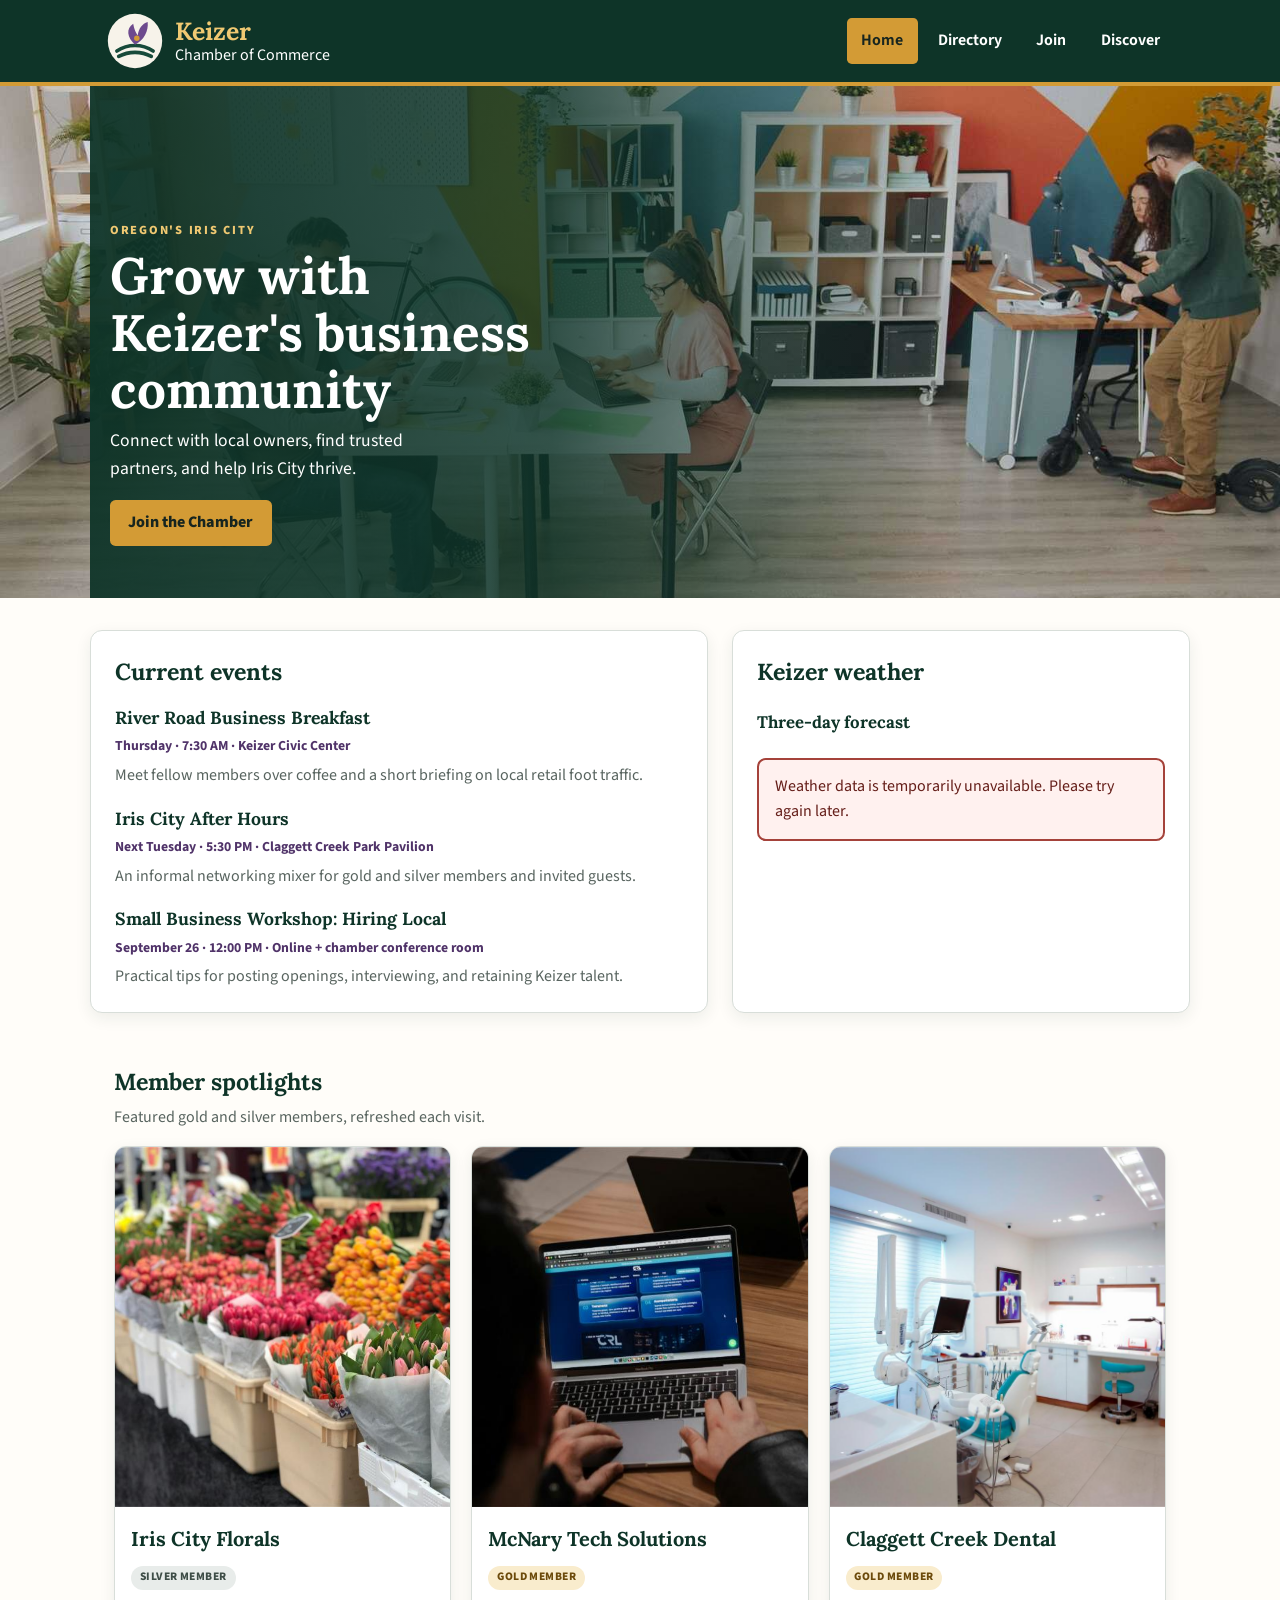
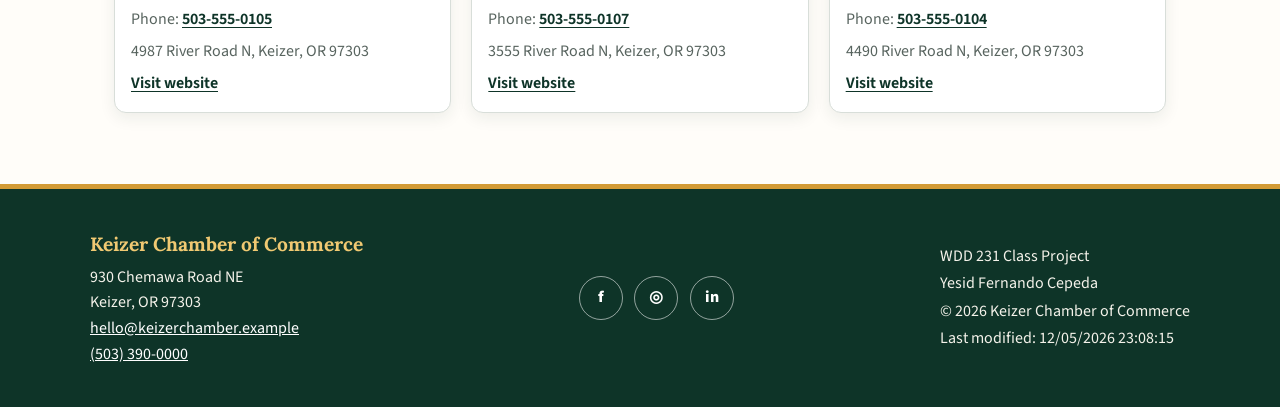
==== commit 95e5cb74: "feat(chamber): add week 4 membership join flow" ====
--- a/chamber/index.html
+++ b/chamber/index.html
@@ -42,7 +42,7 @@
         <ul>
           <li><a href="index.html" aria-current="page">Home</a></li>
           <li><a href="directory.html">Directory</a></li>
-          <li><a href="join.html" title="Join page coming in a future assignment">Join</a></li>
+          <li><a href="join.html">Join</a></li>
           <li><a href="#" aria-disabled="true" title="Discover page coming in a future assignment">Discover</a></li>
         </ul>
       </nav>
--- a/chamber/styles/shared.css
+++ b/chamber/styles/shared.css
@@ -8,22 +8,25 @@
 }
 
 html {
-  min-width: 320px;
   scroll-behavior: smooth;
 }
 
 body {
-  min-width: 320px;
   background: #fffdf9;
   color: #1d2925;
   line-height: 1.6;
 }
 
 img {
-  display: block;
   max-width: 100%;
 }
-a {
+a,
+.home-section h2,
+.event-list h3,
+.weather-temp,
+.forecast-title,
+.forecast-day,
+.spotlight-content h3 {
   color: #0e3428;
 }
 a:hover {
@@ -35,8 +38,74 @@
 
 h1,
 h2,
-h3 {
+h3,
+.brand strong {
   font-family: "Lora", Georgia, serif;
+}
+
+.site-header,
+.site-footer,
+.hero {
+  background: #0e3428;
+}
+
+.site-header,
+.hero {
+  position: relative;
+}
+
+.brand,
+.brand:hover,
+.primary-navigation a,
+.primary-navigation a:hover,
+.site-footer a,
+.social-links a,
+.hero-content {
+  color: #ffffff;
+}
+
+.brand,
+.primary-navigation a,
+.social-links a,
+.hero-cta {
+  text-decoration: none;
+}
+
+.brand span,
+.primary-navigation ul,
+.footer-inner,
+.social-links a {
+  display: grid;
+}
+
+.menu-button,
+.social-links a {
+  width: 44px;
+  height: 44px;
+}
+
+.menu-button,
+.hero-cta {
+  border-radius: 0.35rem;
+}
+
+.brand strong,
+.site-footer h2,
+.hero-content .eyebrow {
+  color: #f0c972;
+}
+
+.social-links a,
+.hero-content .eyebrow,
+.hero-cta,
+.weather-temp,
+.forecast-temp {
+  font-weight: 800;
+}
+
+.header-inner,
+.footer-inner {
+  margin-inline: auto;
 }
 
 :focus-visible {
@@ -61,16 +130,13 @@
 }
 
 .site-header {
-  position: relative;
   z-index: 10;
   border-bottom: 4px solid #d39b35;
-  background: #0e3428;
   color: #ffffff;
 }
 
 .header-inner {
   max-width: 1100px;
-  margin-inline: auto;
   padding: 0.75rem 1rem;
 }
 
@@ -79,26 +145,16 @@
   max-width: calc(100% - 4rem);
   align-items: center;
   gap: 0.7rem;
-  color: #ffffff;
   font-size: 0.95rem;
   line-height: 1.2;
-  text-decoration: none;
-}
-
-.brand:hover {
-  color: #ffffff;
-}
+}
+
 .brand img {
   width: 48px;
   height: 48px;
   flex: 0 0 auto;
 }
-.brand span {
-  display: grid;
-}
 .brand strong {
-  color: #f0c972;
-  font-family: "Lora", Georgia, serif;
   font-size: 1.35rem;
 }
 
@@ -106,15 +162,11 @@
   position: absolute;
   top: 1rem;
   right: 1rem;
-  width: 44px;
-  height: 44px;
   border: 1px solid #ffffff80;
-  border-radius: 0.35rem;
   background: #00000000;
 }
 
 .menu-button span {
-  display: block;
   width: 23px;
   height: 2px;
   margin: 5px auto;
@@ -138,29 +190,30 @@
   display: none;
   padding-top: 0.75rem;
 }
-.primary-navigation.open {
+
+img,
+.menu-button span,
+.primary-navigation.open,
+.primary-navigation a {
   display: block;
 }
+
 .primary-navigation ul {
-  display: grid;
   gap: 0.25rem;
   margin: 0;
   padding: 0;
   list-style: none;
 }
 .primary-navigation a {
-  display: block;
   padding: 0.65rem 0.75rem;
   border-radius: 0.3rem;
-  color: #ffffff;
   font-weight: 650;
-  text-decoration: none;
 }
 .primary-navigation a:hover {
   background: #ffffff1f;
-  color: #ffffff;
-}
-.primary-navigation a[aria-current="page"] {
+}
+.primary-navigation a[aria-current="page"],
+.hero-cta {
   background: #d39b35;
   color: #17251f;
 }
@@ -192,27 +245,19 @@
 
 .site-footer {
   border-top: 5px solid #d39b35;
-  background: #0e3428;
   color: #f4f2ea;
 }
 .footer-inner {
-  display: grid;
   gap: 1.75rem;
   width: min(100% - 2rem, 1100px);
-  margin-inline: auto;
   padding: 2.5rem 0;
 }
 .site-footer h2 {
   margin: 0 0 0.35rem;
-  color: #f0c972;
-  font-family: "Lora", Georgia, serif;
   font-size: 1.2rem;
 }
 .site-footer address {
   font-style: normal;
-}
-.site-footer a {
-  color: #ffffff;
 }
 .social-links {
   display: flex;
@@ -220,15 +265,9 @@
   gap: 0.7rem;
 }
 .social-links a {
-  display: grid;
-  width: 44px;
-  height: 44px;
   place-items: center;
   border: 1px solid #ffffff8c;
   border-radius: 50%;
-  color: #ffffff;
-  font-weight: 800;
-  text-decoration: none;
 }
 .social-links a:hover {
   background: #ffffff;
--- a/chamber/styles/home.css
+++ b/chamber/styles/home.css
@@ -1,13 +1,64 @@
+.home-panels,
+.event-list,
+.weather-forecast,
+.weather-forecast li,
+.spotlight-grid {
+  display: grid;
+}
+
+.event-list,
+.weather-forecast {
+  padding: 0;
+  list-style: none;
+}
+
+.event-list,
+.event-list p:last-child,
+.weather-temp,
+.weather-forecast,
+.section-intro p,
+.spotlight-content h3 {
+  margin: 0;
+}
+
+.event-list p:last-child,
+.weather-desc,
+.forecast-desc,
+.section-intro p,
+.spotlight-content p {
+  color: #58645f;
+}
+
+.home-section,
+.spotlight-card {
+  border-radius: 0.75rem;
+}
+
+.events-section,
+.weather-section,
+.spotlight-card {
+  border: 1px solid #d8ded9;
+  background: #ffffff;
+  box-shadow: 0 5px 16px #18372c14;
+}
+
+.weather-desc,
+.forecast-desc {
+  text-transform: capitalize;
+}
+
 .hero {
-  position: relative;
   overflow: hidden;
-  background: #0e3428;
+}
+
+.hero-image,
+.spotlight-card img {
+  width: 100%;
+  object-fit: cover;
 }
 
 .hero-image {
-  width: 100%;
   height: clamp(18rem, 62vw, 28rem);
-  object-fit: cover;
 }
 
 .hero-content {
@@ -15,14 +66,15 @@
   inset: auto 0 0;
   padding: 1.5rem 1rem 1.75rem;
   background: linear-gradient(180deg, #00000000, #0e3428f2 42%, #0e3428);
-  color: #ffffff;
+}
+
+.hero-content .eyebrow,
+.event-meta {
+  margin: 0 0 0.35rem;
 }
 
 .hero-content .eyebrow {
-  margin: 0 0 0.35rem;
-  color: #f0c972;
   font-size: 0.78rem;
-  font-weight: 800;
   letter-spacing: 0.14em;
   text-transform: uppercase;
 }
@@ -30,7 +82,6 @@
 .hero-content h1 {
   max-width: 18ch;
   margin: 0 0 0.55rem;
-  font-family: "Lora", Georgia, serif;
   font-size: clamp(1.7rem, 7vw, 2.6rem);
   line-height: 1.12;
 }
@@ -45,11 +96,6 @@
   min-height: 44px;
   align-items: center;
   padding: 0.65rem 1.15rem;
-  border-radius: 0.35rem;
-  background: #d39b35;
-  color: #17251f;
-  font-weight: 800;
-  text-decoration: none;
 }
 
 .hero-cta:hover {
@@ -57,53 +103,39 @@
   color: #17251f;
 }
 
+.home-panels,
+.spotlights-section {
+  width: min(100% - 2rem, 1100px);
+}
+
 .home-panels {
-  display: grid;
   gap: 1.25rem;
-  width: min(100% - 2rem, 1100px);
   margin: 1.5rem auto 0;
 }
 
-.home-section {
+.events-section,
+.weather-section {
   padding: 1.25rem;
-  border: 1px solid #d8ded9;
-  border-radius: 0.75rem;
-  background: #ffffff;
-  box-shadow: 0 5px 16px #18372c14;
 }
 
 .home-section h2 {
   margin: 0 0 0.85rem;
-  color: #0e3428;
-  font-family: "Lora", Georgia, serif;
   font-size: 1.45rem;
 }
 
 .event-list {
-  display: grid;
   gap: 1rem;
-  margin: 0;
-  padding: 0;
-  list-style: none;
 }
 
 .event-list h3 {
   margin: 0 0 0.2rem;
-  color: #0e3428;
-  font-family: "Lora", Georgia, serif;
   font-size: 1.1rem;
 }
 
 .event-meta {
-  margin: 0 0 0.35rem;
   color: #503369;
   font-size: 0.86rem;
   font-weight: 700;
-}
-
-.event-list p:last-child {
-  margin: 0;
-  color: #58645f;
 }
 
 .weather-now {
@@ -113,36 +145,24 @@
 }
 
 .weather-temp {
-  margin: 0;
-  color: #0e3428;
   font-size: 2rem;
-  font-weight: 800;
   line-height: 1;
 }
 
 .weather-desc {
   margin: 0.25rem 0 0;
-  color: #58645f;
-  text-transform: capitalize;
 }
 
 .forecast-title {
   margin: 1.15rem 0 0.55rem;
-  color: #0e3428;
-  font-family: "Lora", Georgia, serif;
   font-size: 1.05rem;
 }
 
 .weather-forecast {
-  display: grid;
   gap: 0.55rem;
-  margin: 0;
-  padding: 0;
-  list-style: none;
 }
 
 .weather-forecast li {
-  display: grid;
   grid-template-columns: 1.4fr auto;
   gap: 0.15rem 0.75rem;
   padding: 0.65rem 0.75rem;
@@ -153,7 +173,6 @@
 
 .forecast-day {
   grid-column: 1;
-  color: #0e3428;
   font-weight: 750;
 }
 
@@ -163,23 +182,15 @@
   align-self: center;
   color: #174a3a;
   font-size: 1.15rem;
-  font-weight: 800;
 }
 
 .forecast-desc {
   grid-column: 1;
-  color: #58645f;
   font-size: 0.9rem;
-  text-transform: capitalize;
 }
 
 .spotlights-section {
-  width: min(100% - 2rem, 1100px);
   margin: 1.25rem auto 3rem;
-  padding: 0;
-  border: 0;
-  background: transparent;
-  box-shadow: none;
 }
 
 .section-intro {
@@ -190,28 +201,16 @@
   margin-bottom: 0.25rem;
 }
 
-.section-intro p {
-  margin: 0;
-  color: #58645f;
-}
-
 .spotlight-grid {
-  display: grid;
   gap: 1rem;
 }
 
 .spotlight-card {
   overflow: hidden;
-  border: 1px solid #d8ded9;
-  border-radius: 0.75rem;
-  background: #ffffff;
-  box-shadow: 0 5px 16px #18372c14;
 }
 
 .spotlight-card img {
-  width: 100%;
   aspect-ratio: 16 / 9;
-  object-fit: cover;
   background: #f7f3ea;
 }
 
@@ -220,15 +219,11 @@
 }
 
 .spotlight-content h3 {
-  margin: 0;
-  color: #0e3428;
-  font-family: "Lora", Georgia, serif;
   font-size: 1.25rem;
 }
 
 .spotlight-content p {
   margin: 0.4rem 0 0;
-  color: #58645f;
   overflow-wrap: anywhere;
 }
 
@@ -280,7 +275,9 @@
     margin-top: 2rem;
   }
 
-  .home-section {
+  .events-section,
+  .weather-section,
+  .spotlights-section {
     padding: 1.4rem 1.5rem;
   }
 
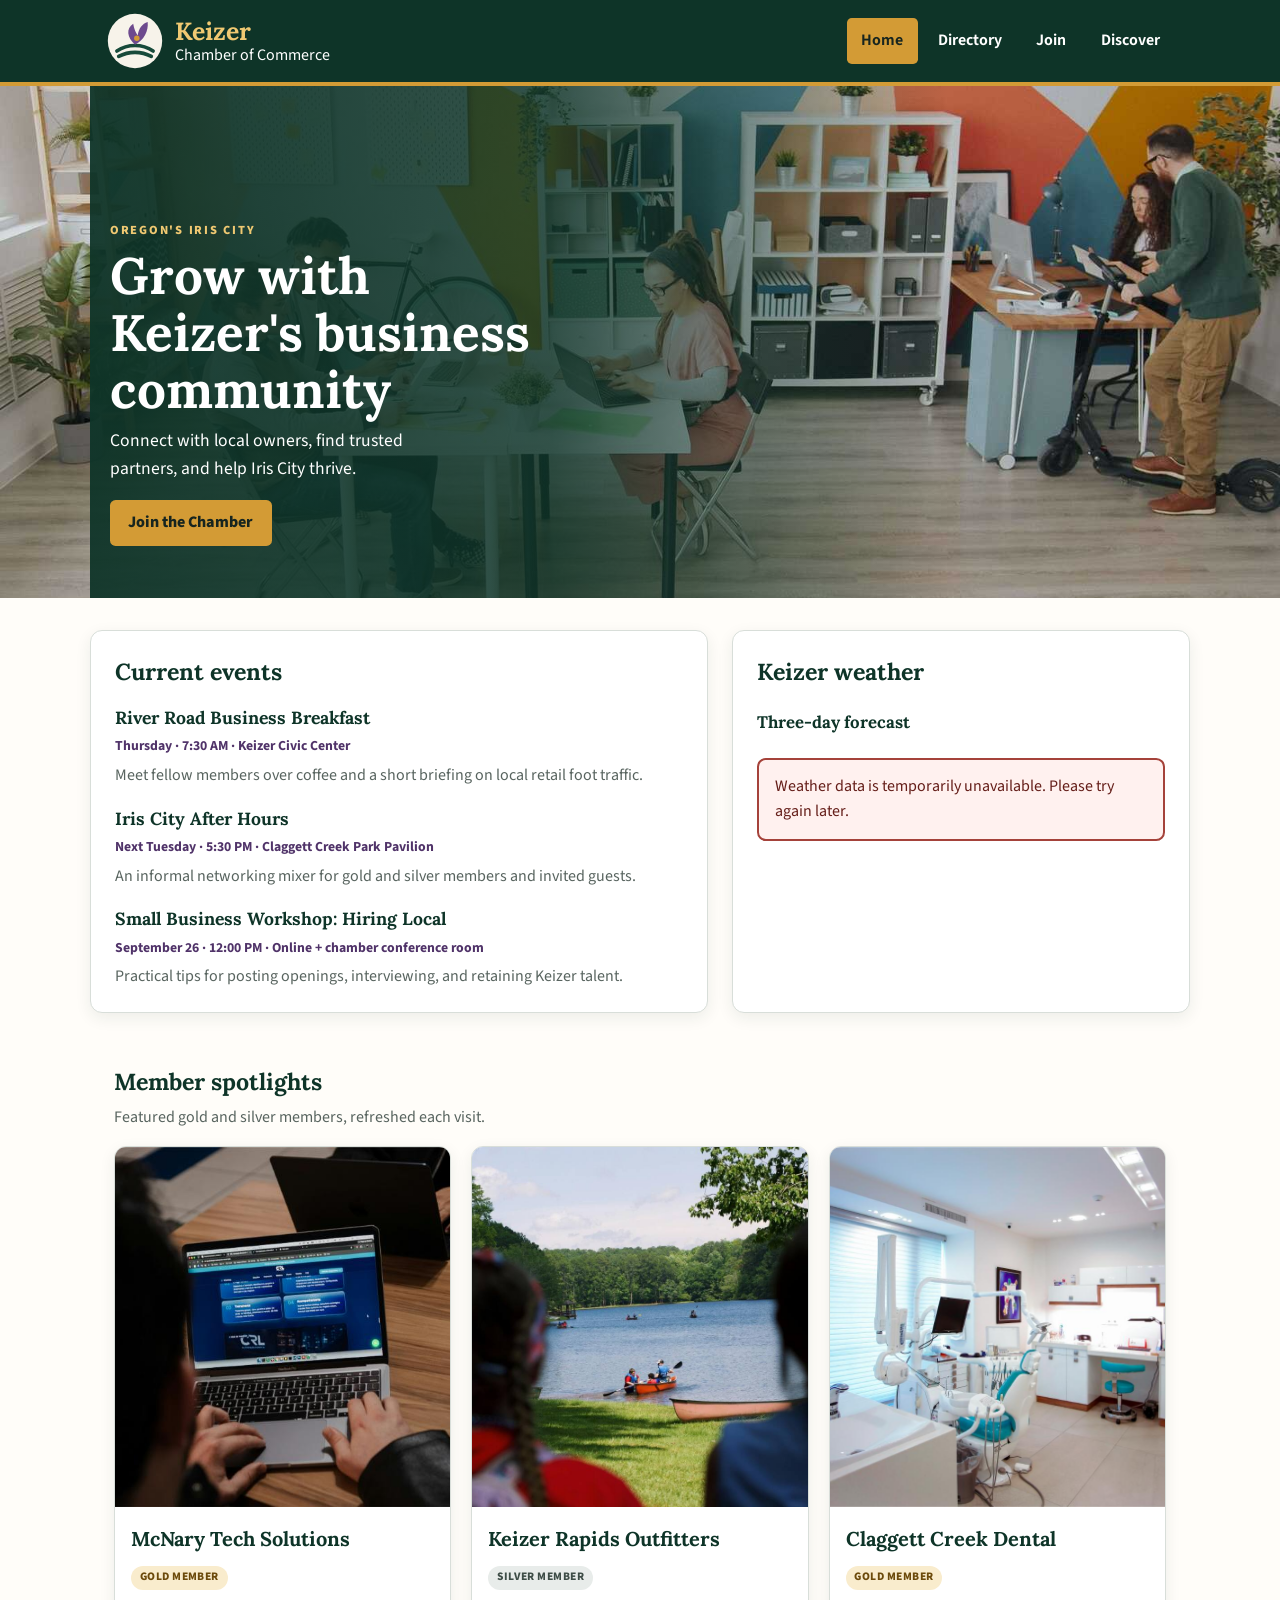
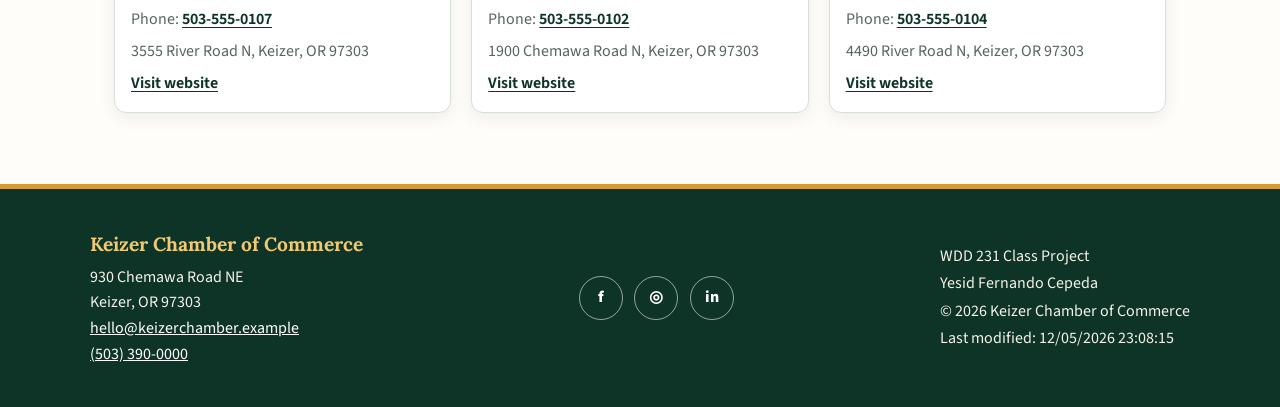
==== commit 6e18dc7c: "Update chamber directory and discover pages" ====
--- a/chamber/index.html
+++ b/chamber/index.html
@@ -43,7 +43,7 @@
           <li><a href="index.html" aria-current="page">Home</a></li>
           <li><a href="directory.html">Directory</a></li>
           <li><a href="join.html">Join</a></li>
-          <li><a href="#" aria-disabled="true" title="Discover page coming in a future assignment">Discover</a></li>
+          <li><a href="discover.html">Discover</a></li>
         </ul>
       </nav>
     </div>
